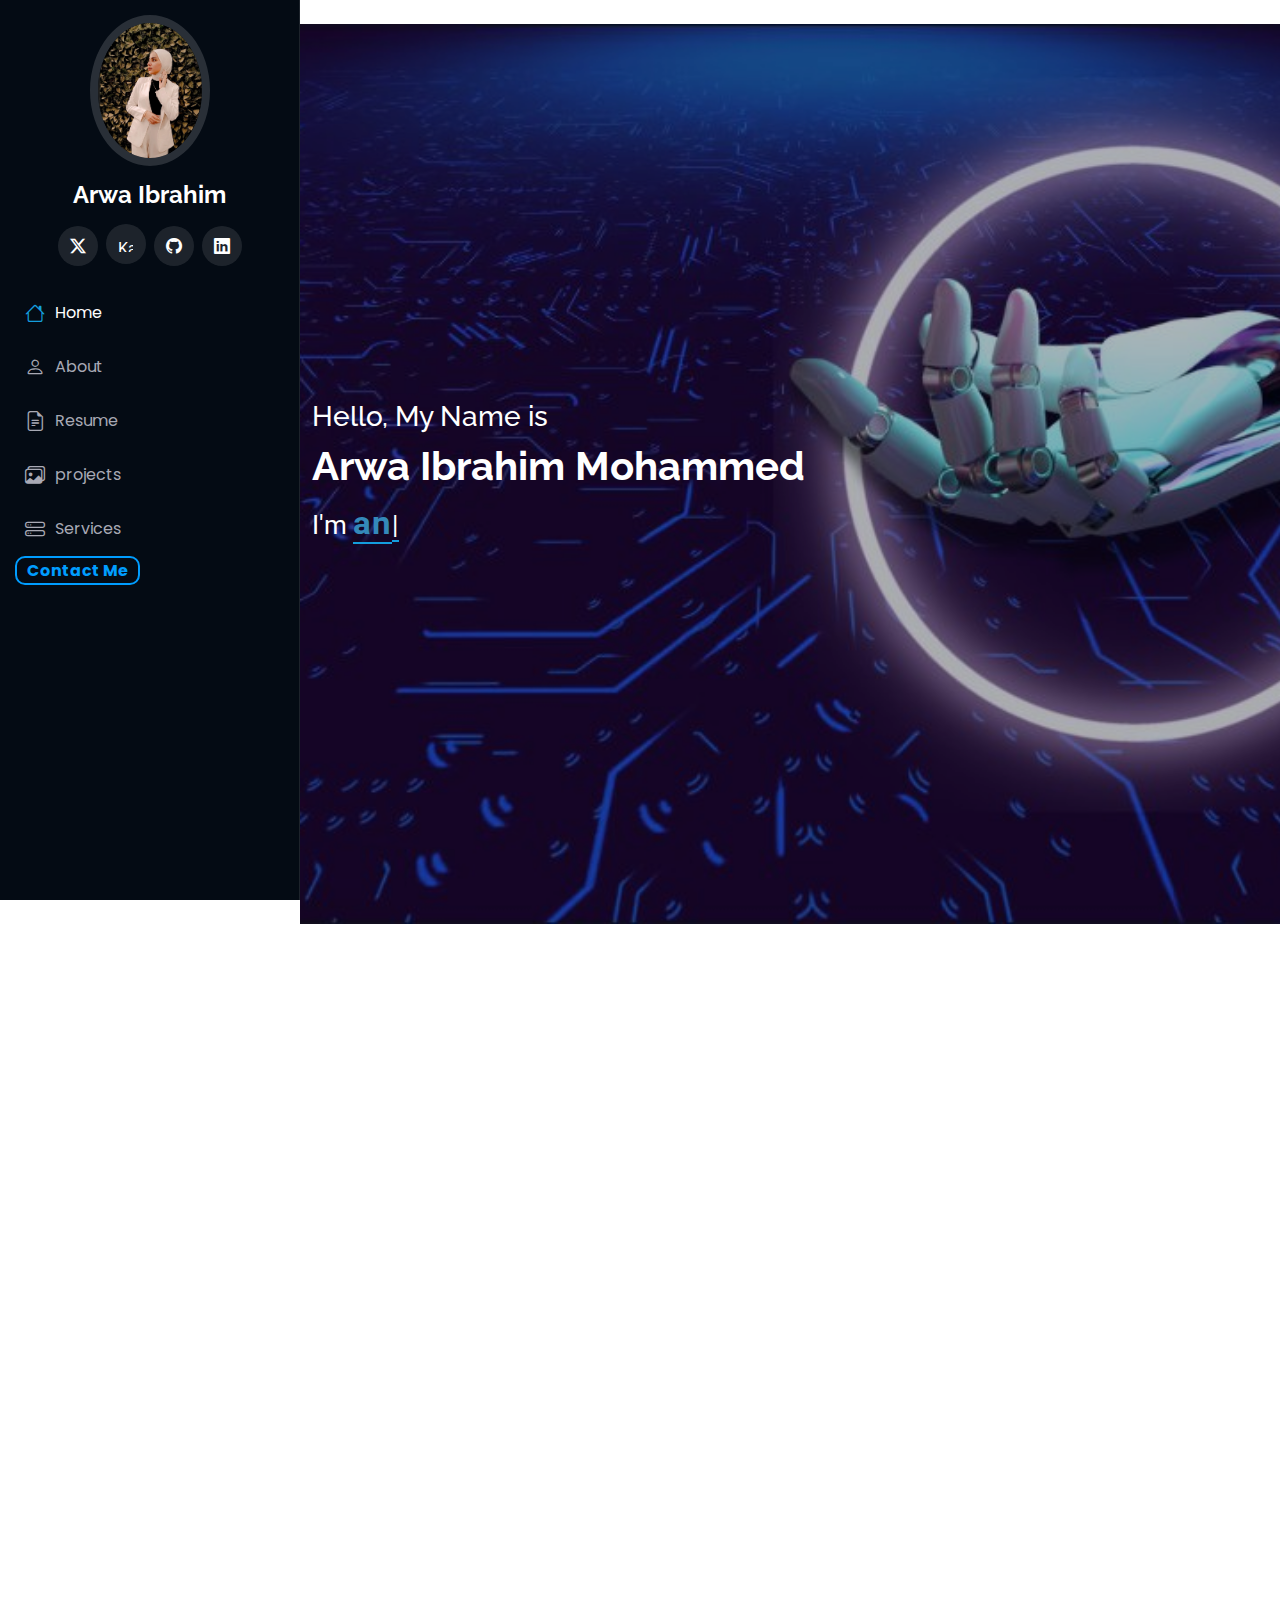
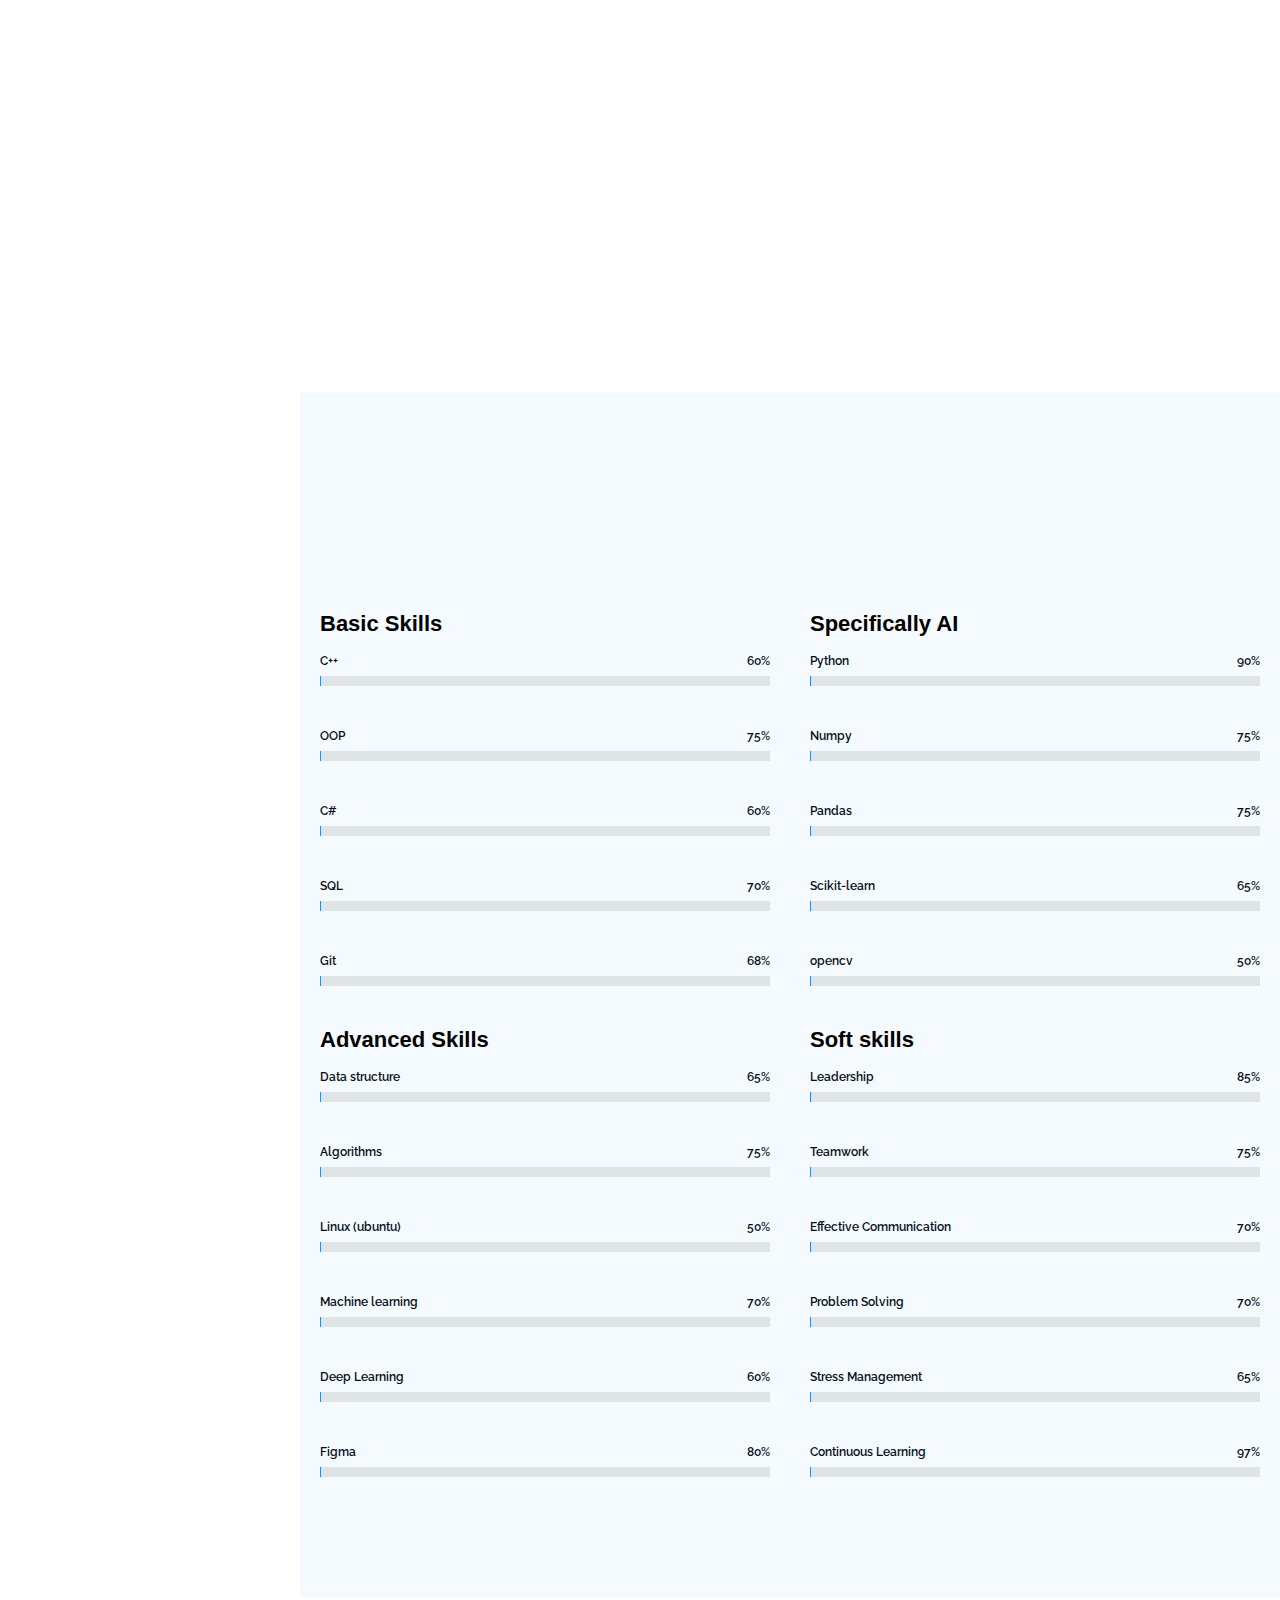
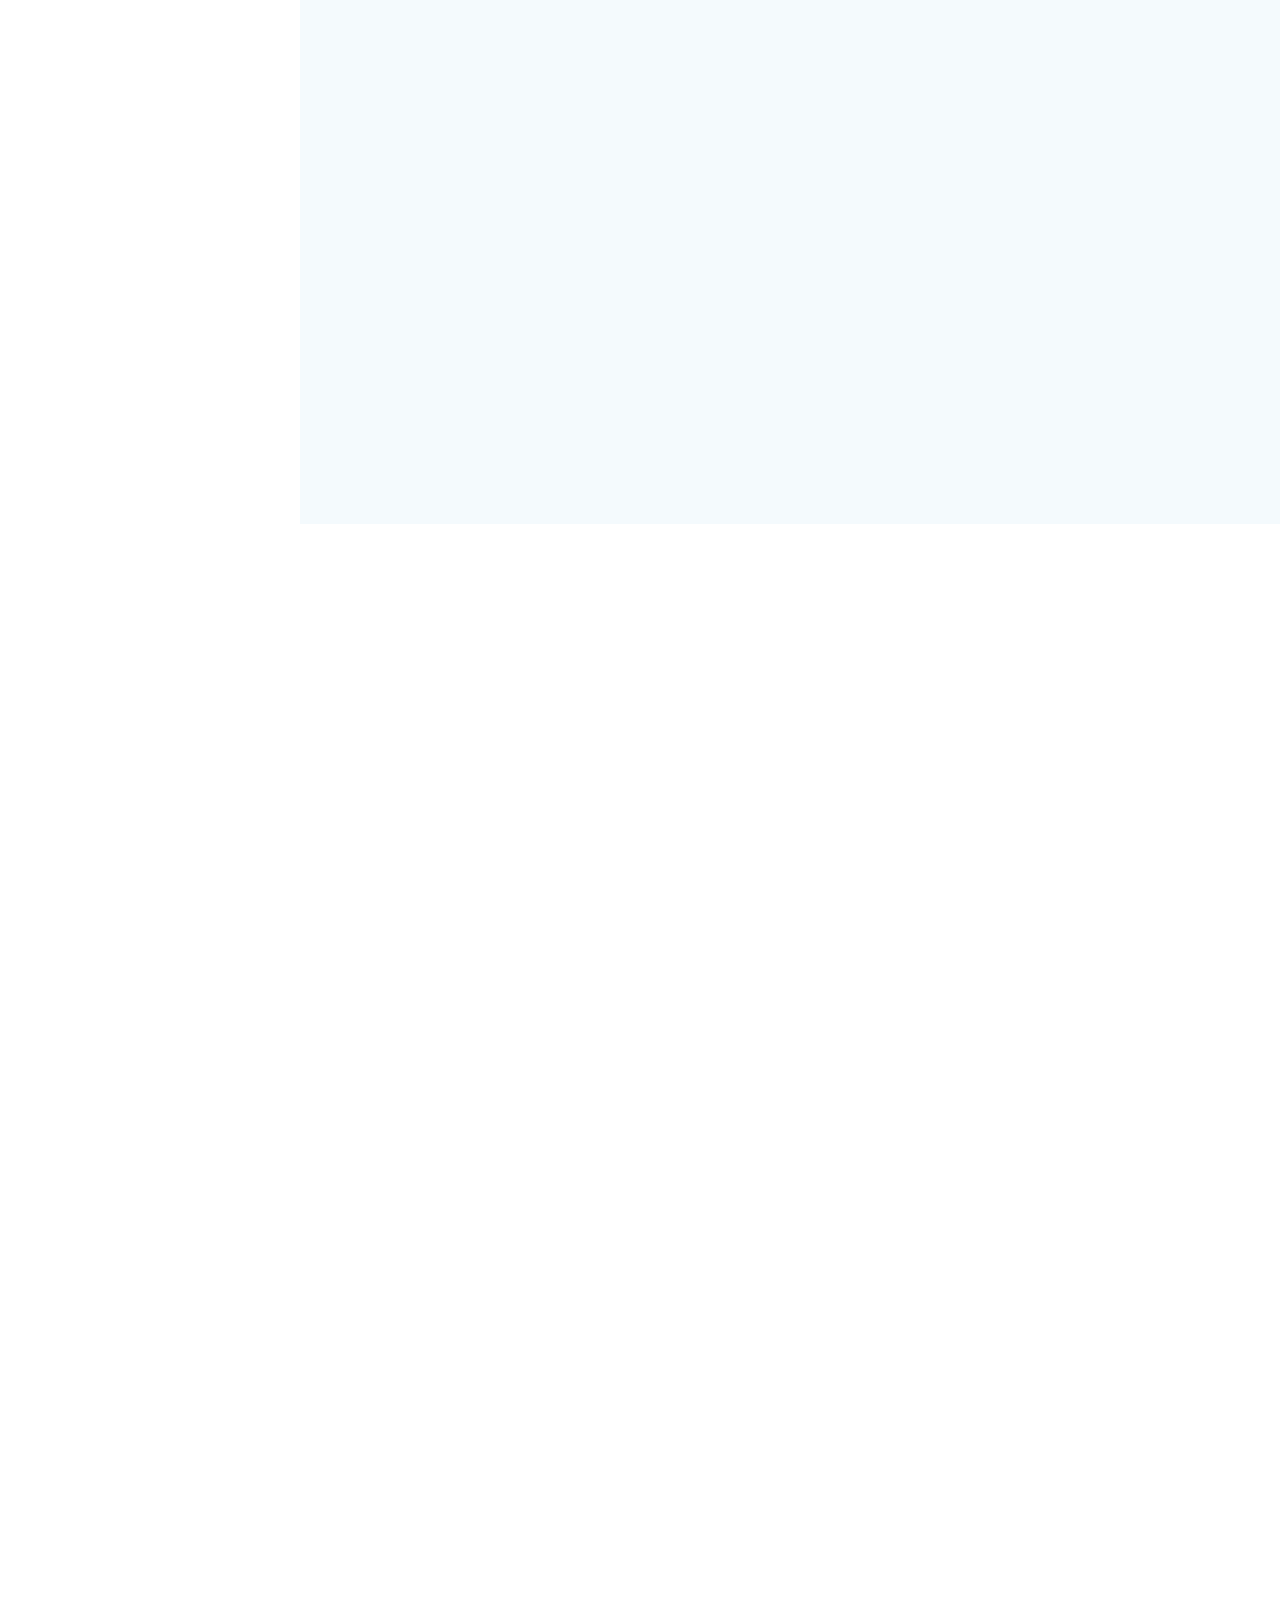
==== index.html @ 2bba5744 "First commit" ====
.
<!DOCTYPE html>
<html lang="en">

<head>
  <meta charset="utf-8">
  <meta content="width=device-width, initial-scale=1.0" name="viewport">
  <!--<title>Index - iPortfolio Bootstrap Template</title>-->
  <title>Arwa_Ibrahim|Person Website </title>

  <meta content="" name="description">
  <meta content="" name="keywords">

  <!-- Favicons -->
 <!-- <link href="assets/img/favicon.png" rel="icon">-->
  <!--<link href="assets/img/apple-touch-icon.png" rel="apple-touch-icon">-->
  <link rel="icon" href="assets/img/Logo2.png">

  <link href="assets/img/Logo2.png" rel="Logo1">

  <!-- Fonts -->
  <link href="https://fonts.googleapis.com" rel="preconnect">
  <link href="https://fonts.gstatic.com" rel="preconnect" crossorigin>
  <link href="https://fonts.googleapis.com/css2?family=Roboto:ital,wght@0,100;0,300;0,400;0,500;0,700;0,900;1,100;1,300;1,400;1,500;1,700;1,900&family=Poppins:ital,wght@0,100;0,200;0,300;0,400;0,500;0,600;0,700;0,800;0,900;1,100;1,200;1,300;1,400;1,500;1,600;1,700;1,800;1,900&family=Raleway:ital,wght@0,100;0,200;0,300;0,400;0,500;0,600;0,700;0,800;0,900;1,100;1,200;1,300;1,400;1,500;1,600;1,700;1,800;1,900&display=swap" rel="stylesheet">


  <!-- Vendor CSS Files -->
  <link href="assets/vendor/bootstrap/css/bootstrap.min.css" rel="stylesheet">
  <link href="assets/vendor/bootstrap-icons/bootstrap-icons.css" rel="stylesheet">
  <link href="assets/vendor/aos/aos.css" rel="stylesheet">
  <link href="assets/vendor/glightbox/css/glightbox.min.css" rel="stylesheet">
  <link href="assets/vendor/swiper/swiper-bundle.min.css" rel="stylesheet">

  <!-- Main CSS File -->
  <link href="assets/css/main.css" rel="stylesheet">

  <!-- =======================================================
  * Template Name: iPortfolio
  * Template URL: https://bootstrapmade.com/iportfolio-bootstrap-portfolio-websites-template/
  * Updated: Jun 29 2024 with Bootstrap v5.3.3
  * Author: BootstrapMade.com
  * License: https://bootstrapmade.com/license/
  ======================================================== -->
  <link rel="stylesheet" href="https://cdnjs.cloudflare.com/ajax/libs/font-awesome/6.0.0-beta3/css/all.min.css">



  
</head>


<!---------------------------------------------------------------------------------------------------------------------------------------------------->
<body class="index-page">

  <header id="header" class="header dark-background d-flex flex-column">
    <i class="header-toggle d-xl-none bi bi-list"></i>

    <div class="profile-img">
      <img src="assets/img/My-profile.jpeg" alt="" class="img-fluid rounded-circle">
    </div>

    <a href="index.html" class="logo d-flex align-items-center justify-content-center">
      <!-- Uncomment the line below if you also wish to use an image logo -->
      <!-- <img src="assets/img/logo.png" alt=""> -->
      <h1 class="sitename">Arwa Ibrahim </h1>
    </a>

    <div class="social-links text-center">
      <a href="https://x.com/arwa_ibrahim7" class="twitter" target="_blank" title="Visit my twitter profile"><i class="bi bi-twitter-x"></i></a>
      <!--<a href="#" class="facebook"><i class="bi bi-facebook"></i></a>    
      <a href="#" class="instagram"><i class="bi bi-instagram"></i></a>   
      <a href="#" class="google-plus"><i class="bi bi-skype"></i></a>       
      عايزه ابقي احط بتاع مواقع العمل الحر +منصه تويتر لما اظبطه -->
         
      
      <a href="https://www.kaggle.com/arwaibrahim203" class="kaggle" target="_blank" title="Visit my Kaggle profile">
        <img src="https://www.kaggle.com/favicon.ico" alt="Kaggle Logo" style="width: 15px; height: 15px;">
      </a>
      
     <!---- <a href="https://www.kaggle.com/arwaibrahim203" class="kaggle" target="_blank" title="Visit my Kaggle profile"><i class="fas fa-database"></i>--><!-- أو أي أيقونة تناسب Kaggle --></a> 
      <a href="https://github.com/arwasaad2003" class="github" target="_blank" title="Visit my GitHub profile"><i class="bi bi-github"></i></a>
      <a href="https://www.linkedin.com/in/arwa-ibrahim-72382722a" class="linkedin" target="_blank" title="Visit my LinkedIn profile"><i class="bi bi-linkedin"></i></a>

    </div>

    <nav id="navmenu" class="navmenu">
      <ul>
        <li><a href="#hero" class="active"><i class="bi bi-house navicon"></i>Home</a></li>
        <li><a href="#about"><i class="bi bi-person navicon"></i> About</a></li>
        <li><a href="#resume"><i class="bi bi-file-earmark-text navicon"></i> Resume</a></li>
        <li><a href="#portfolio"><i class="bi bi-images navicon"></i> projects</a></li>
        <li><a href="#services"><i class="bi bi-hdd-stack navicon"></i> Services</a></li>

        <!-----   ### الجزء ده هستخدمه لما ابدا اعمل مشاريع حقيقيه ومشاريع علي ارض الواقع وتخصص صح 
        <li><a href="#services"><i class="bi bi-hdd-stack navicon"></i> Services</a></li>
        <li class="dropdown"><a href="#"><i class="bi bi-menu-button navicon"></i> <span>Dropdown</span> <i class="bi bi-chevron-down toggle-dropdown"></i></a>
          <ul>
            <li><a href="#">Dropdown 1</a></li>
            <li class="dropdown"><a href="#"><span>Deep Dropdown</span> <i class="bi bi-chevron-down toggle-dropdown"></i></a>
              <ul>
                <li><a href="#">Deep Dropdown 1</a></li>
                <li><a href="#">Deep Dropdown 2</a></li>
                <li><a href="#">Deep Dropdown 3</a></li>
                <li><a href="#">Deep Dropdown 4</a></li>
                <li><a href="#">Deep Dropdown 5</a></li>
              </ul>
            </li>
            <li><a href="#">Dropdown 2</a></li>
            <li><a href="#">Dropdown 3</a></li>
            <li><a href="#">Dropdown 4</a></li>
          </ul>
        </li> -->

        <!----
        <li><a href="#contact"><i class="bi bi-envelope navicon"></i> Contact</a></li>
      -->

      <li>
        <a href="#contact" id="contactLink">
         <!---- <i class="bi bi-envelope navicon"></i> -->Contact Me
        </a>
      </li>
            
      </ul>
    </nav>




    <!--------------------------------------------------------------------------------------------------------------------------------->
  </header>

  <main class="main">

    <!-- Hero Section -->

       
  


     <section id="hero" class="hero section dark-background">
      <img src="assets/img/prop2.jpg"  style="width: 100%; height: 100%;" width="2184" height="391"  alt="" data-aos="fade-in" class="">  
       <div class="container" data-aos="fade-up" data-aos-delay="100">
         <h3>Hello, My Name is</h3>
         <h1>Arwa Ibrahim Mohammed </h1>
         <p>I'm <span class="typed" data-typed-items="an AI Developer,a UI Designer,a Freelancer">Designer</span><span class="typed-cursor typed-cursor--blink" aria-hidden="true"></span><span class="typed-cursor typed-cursor--blink" aria-hidden="true"></span></p>
       </div>
 
     </section>
    
    

     <!----
       <section id="hero" >

    <video autoplay loop muted playsinline class="hero-video">
      <source src="assets/video/my-video-profile.mp4" type="video/mp4">
      Your browser does not support the video tag.
    </video>  
    <div class="hero-text" data-aos="fade-up" data-aos-delay="100">
      <h3>Hello, My Name is</h3>
      <h2>Arwa Ibrahim Mohammed</h2>
      <p>I'm <span class="typed" data-typed-items=" Developer,Designer, Freelancer">Designer</span><span class="typed-cursor typed-cursor--blink" aria-hidden="true"></span><span class="typed-cursor typed-cursor--blink" aria-hidden="true"></span></p>
    </div>
  </section>   

         -->



    
    <!-- About Section -->

    <section id="about" class="about section">

      <!-- Section Title -->
      <div class="container section-title" data-aos="fade-up">
        <h2>About</h2>
      </div><!-- End Section Title -->
    
      <!-- About Content Section -->
      <div class="container" data-aos="fade-up" data-aos-delay="100">
        <div class="row gy-4">
          <div class="row justify-content-center">
            <div class="col-lg-7">
              <div class="about-content">
                <p>My journey began in the world of front-end development, but I soon realized it wasn’t where my true passion lay. I felt unfulfilled and began exploring other fields. That's when I discovered my love for Artificial Intelligence (AI) and Machine Learning (ML), a field that continues to captivate me. Along with AI, I also developed a deep interest in UI/UX Design, drawn by my love for creativity, color, and design. Now, I’m dedicated to learning and mastering these areas, combining technology and design to create impactful, user-centered solutions.</p>
              </div>
            </div>
          </div>
        </div>
      </div>
      
     
    




      <!----
    <section id="about" class="about section">-->
      <!-- Section Title --><!----
      <div class="container section-title" data-aos="fade-up">
        <h2>About</h2>
        <p>My journey began in the world of front-end development, but I soon realized it wasn’t where my true passion lay. I felt unfulfilled and began exploring other fields. That's when I discovered my love for Artificial Intelligence (AI) and Machine Learning (ML), a field that continues to captivate me. Along with AI, I also developed a deep interest in UI/UX Design, drawn by my love for creativity, color, and design. Now, I’m dedicated to learning and mastering these areas, combining technology and design to create impactful, user-centered solutions.</p>
      </div>--><!-- End Section Title -->




      <div class="container" data-aos="fade-up" data-aos-delay="100">

        <div class="row gy-4 justify-content-center"> 
          <!---
          <div class="col-lg-4">
            <img src="assets/img/my-profile-img.jpg" class="img-fluid" alt="">
          </div>
            -->

            <!----
          <div class="col-lg-8 content">
            <h2>UI/UX Designer &amp; Web Developer.</h2>
            <p class="fst-italic py-3">
              Lorem ipsum dolor sit amet, consectetur adipiscing elit, sed do eiusmod tempor incididunt ut labore et dolore
              magna aliqua.
            </p>
            <div class="row">
              <div class="col-lg-6">
                <ul>
                  <li><i class="bi bi-chevron-right"></i> <strong>Birthday:</strong> <span>1 May 1995</span></li>
                  <li><i class="bi bi-chevron-right"></i> <strong>Website:</strong> <span>www.example.com</span></li>
                  <li><i class="bi bi-chevron-right"></i> <strong>Phone:</strong> <span>+123 456 7890</span></li>
                  <li><i class="bi bi-chevron-right"></i> <strong>City:</strong> <span>New York, USA</span></li>
                </ul>
              </div>
              <div class="col-lg-6">
                <ul>
                  <li><i class="bi bi-chevron-right"></i> <strong>Age:</strong> <span>30</span></li>
                  <li><i class="bi bi-chevron-right"></i> <strong>Degree:</strong> <span>Master</span></li>
                  <li><i class="bi bi-chevron-right"></i> <strong>Email:</strong> <span>email@example.com</span></li>
                  <li><i class="bi bi-chevron-right"></i> <strong>Freelance:</strong> <span>Available</span></li>
                </ul>
              </div>
            </div>
            <p class="py-3">
              Officiis eligendi itaque labore et dolorum mollitia officiis optio vero. Quisquam sunt adipisci omnis et ut. Nulla accusantium dolor incidunt officia tempore. Et eius omnis.
              Cupiditate ut dicta maxime officiis quidem quia. Sed et consectetur qui quia repellendus itaque neque.
            </p>
          </div>-->
        </div>

      </div>  

    </section><!-- /About Section -->

    <!-- Stats Section -->
    <section id="stats" class="stats section">

      <div class="container" data-aos="fade-up" data-aos-delay="100">

        <div class="row gy-4">

          <div class="col-lg-3 col-md-6">
            <div class="stats-item">
              <i class="bi bi-award"></i>
              <span data-purecounter-start="0" data-purecounter-end="20" data-purecounter-duration="1" class="purecounter"></span> 
              <p><strong>Courses & Certifications</strong> <span> completed courses on AI, ML, Python,UI and development.</span></p>
            </div>
          </div><!-- End Stats Item -->


          <div class="col-lg-3 col-md-6">
            <div class="stats-item">
              <i class="bi bi-journal-richtext"></i>
              <span data-purecounter-start="0" data-purecounter-end=" 15" data-purecounter-duration="1" class="purecounter"></span>
              <p><strong>Personal Projects</strong> <span>Working on personal projects to enhance skills and gain experience</span></p>
            </div>
          </div><!-- End Stats Item -->
          


         <!--- 
          <div class="col-lg-3 col-md-6">
            <div class="stats-item">
              <i class="bi bi-headset"></i>
              <span data-purecounter-start="0" data-purecounter-end="1453" data-purecounter-duration="1" class="purecounter"></span>
              <p><strong>Hours Of Support</strong> <span>aut commodi quaerat</span></p>
            </div>
          </div>--><!-- End Stats Item -->

          <div class="col-lg-3 col-md-6">
            <div class="stats-item">
              <i class="bi bi-people"></i>
              <span data-purecounter-start="0" data-purecounter-end="10" data-purecounter-duration="1" class="purecounter"></span>
              <p><strong>Collaboration & Teamwork</strong> <span>University & Hackathon Projects fostering teamwork and problem-solving across various fields.</span></p>
            </div>
          </div><!-- End Stats Item -->

        </div>

      </div>

    </section><!-- /Stats Section -->

    <!-- Skills Section -->
    <section id="skills" class="skills section light-background">
      <div class="container section-title" data-aos="fade-up">
        <h2>Skills</h2>
      </div><!-- End Section Title -->

        <!-- Section Title -->
       <div class="container">
        
        <div class="row skills-content skills-animation">
          <!-- العمود الأول -->
          <div class="col-lg-6 skills-left">
            <!-- Basic Skills -->
            <div class="skills-content">

              <h3 style="font-weight: bold;">Basic Skills</h3>
              
              <div class="progress">
                <span class="skill"><span>C++</span> <i class="val">60%</i></span>
                <div class="progress-bar-wrap">
                  <div class="progress-bar" role="progressbar" aria-valuenow="60" aria-valuemin="0" aria-valuemax="100"></div>
                </div>
              </div>
              <div class="progress">
                <span class="skill"><span>OOP</span> <i class="val">75%</i></span>
                <div class="progress-bar-wrap">
                  <div class="progress-bar" role="progressbar" aria-valuenow="75" aria-valuemin="0" aria-valuemax="100"></div>
                </div>
              </div>

              <div class="progress">
                <span class="skill"><span>C#</span> <i class="val">60%</i></span>
                <div class="progress-bar-wrap">
                  <div class="progress-bar" role="progressbar" aria-valuenow="60" aria-valuemin="0" aria-valuemax="100"></div>
                </div>
              </div>
              <div class="progress">
                <span class="skill"><span>SQL</span> <i class="val">70%</i></span>
                <div class="progress-bar-wrap">
                  <div class="progress-bar" role="progressbar" aria-valuenow="70" aria-valuemin="0" aria-valuemax="100"></div>
                </div>
              </div>
              <div class="progress">
                <span class="skill"><span>Git</span> <i class="val">68%</i></span>
                <div class="progress-bar-wrap">
                  <div class="progress-bar" role="progressbar" aria-valuenow="68" aria-valuemin="0" aria-valuemax="100"></div>
                </div>
              </div>

            </div>
    
            <!-- Advanced Skills -->
            <div class="skills-content">


              <h3 style="font-weight: bold;">Advanced Skills</h3>
              <div class="progress">
                <span class="skill"><span>Data structure</span> <i class="val">65%</i></span>
                <div class="progress-bar-wrap">
                  <div class="progress-bar" role="progressbar" aria-valuenow="65" aria-valuemin="0" aria-valuemax="100"></div>
                </div>
              </div>
              <div class="progress">
                <span class="skill"><span>Algorithms</span> <i class="val">75%</i></span>
                <div class="progress-bar-wrap">
                  <div class="progress-bar" role="progressbar" aria-valuenow="75" aria-valuemin="0" aria-valuemax="100"></div>
                </div>
              </div>
              <div class="progress">
                <span class="skill"><span>Linux (ubuntu)</span> <i class="val">50%</i></span>
                <div class="progress-bar-wrap">
                  <div class="progress-bar" role="progressbar" aria-valuenow="60" aria-valuemin="0" aria-valuemax="100"></div>
                </div>
              </div><div class="progress">
                <span class="skill"><span>Machine learning</span> <i class="val">70%</i></span>
                <div class="progress-bar-wrap">
                  <div class="progress-bar" role="progressbar" aria-valuenow="70" aria-valuemin="0" aria-valuemax="100"></div>
                </div>
              </div>
              <div class="progress">
                <span class="skill"><span>Deep Learning</span> <i class="val">60%</i></span>
                <div class="progress-bar-wrap">
                  <div class="progress-bar" role="progressbar" aria-valuenow="60" aria-valuemin="0" aria-valuemax="100"></div>
                </div>
              </div>
            </div>
            <div class="progress">
              <span class="skill"><span>Figma</span> <i class="val">80%</i></span>
              <div class="progress-bar-wrap">
                <div class="progress-bar" role="progressbar" aria-valuenow="80" aria-valuemin="0" aria-valuemax="100"></div>
              </div>
            </div>

            </div>
          
    
          <!-- العمود الثاني -->

          <div class="col-lg-6 skills-right">
            <!-- Specifically AI -->
            <div class="skills-content">
              <h3 style="font-weight: bold;">Specifically AI</h3>
              <div class="progress">
                <span class="skill"><span>Python</span> <i class="val">90%</i></span>
                <div class="progress-bar-wrap">
                  <div class="progress-bar" role="progressbar" aria-valuenow="90" aria-valuemin="0" aria-valuemax="100"></div>
                </div>
              </div>

              <div class="progress">
                <span class="skill"><span>Numpy</span> <i class="val">75%</i></span>
                <div class="progress-bar-wrap">
                  <div class="progress-bar" role="progressbar" aria-valuenow="75" aria-valuemin="0" aria-valuemax="100"></div>
                </div>
              </div>
              <div class="progress">
                <span class="skill"><span>Pandas</span> <i class="val">75%</i></span>
                <div class="progress-bar-wrap">
                  <div class="progress-bar" role="progressbar" aria-valuenow="75" aria-valuemin="0" aria-valuemax="100"></div>
                </div>
              </div>

              <div class="progress">
                <span class="skill"><span>Scikit-learn</span> <i class="val">65%</i></span>
                <div class="progress-bar-wrap">
                  <div class="progress-bar" role="progressbar" aria-valuenow="65" aria-valuemin="0" aria-valuemax="100"></div>
                </div>
              </div>

              <div class="progress">
                <span class="skill"><span>opencv</span> <i class="val">50%</i></span>
                <div class="progress-bar-wrap">
                  <div class="progress-bar" role="progressbar" aria-valuenow="50" aria-valuemin="0" aria-valuemax="100"></div>
                </div>
              </div>
                  <!--soft skills-->
              <div class="skills-content">
                <h3 style="font-weight: bold;">Soft skills</h3>
                <div class="progress">
                  <span class="skill"><span>Leadership</span> <i class="val">85%</i></span>
                  <div class="progress-bar-wrap">
                    <div class="progress-bar" role="progressbar" aria-valuenow="85" aria-valuemin="0" aria-valuemax="100"></div>
                  </div>
                </div>
                <div class="progress">
                  <span class="skill"><span>Teamwork</span> <i class="val">75%</i></span>
                  <div class="progress-bar-wrap">
                    <div class="progress-bar" role="progressbar" aria-valuenow="75" aria-valuemin="0" aria-valuemax="100"></div>
                  </div>
                </div>
                <div class="progress">
                  <span class="skill"><span>Effective Communication</span> <i class="val">70%</i></span>
                  <div class="progress-bar-wrap">
                    <div class="progress-bar" role="progressbar" aria-valuenow="70" aria-valuemin="0" aria-valuemax="100"></div>
                  </div>
                </div>
                <div class="progress">
                  <span class="skill"><span>Problem Solving</span> <i class="val">70%</i></span>
                  <div class="progress-bar-wrap">
                    <div class="progress-bar" role="progressbar" aria-valuenow="70" aria-valuemin="0" aria-valuemax="100"></div>
                  </div>
                </div>
                <div class="progress">
                  <span class="skill"><span>Stress Management</span> <i class="val">65%</i></span>
                  <div class="progress-bar-wrap">
                    <div class="progress-bar" role="progressbar" aria-valuenow="65" aria-valuemin="0" aria-valuemax="100"></div>
                  </div>
                </div>
                <div class="progress">
                  <span class="skill"><span>Continuous Learning</span> <i class="val">97%</i></span>
                  <div class="progress-bar-wrap">
                    <div class="progress-bar" role="progressbar" aria-valuenow="97" aria-valuemin="0" aria-valuemax="100"></div>
                  </div>
                </div>
  
              </div>
  
            </div>
            
          
          </div>
           
      </div>

    </section><!-- /Skills Section -->









    <!-- Resume Section -->
    <section id="resume" class="resume section">

      <!-- Section Title -->
      <div class="container section-title" data-aos="fade-up">
        <h2>Resume</h2>
        
        <p><a href="file:///E:/%D8%A8%D8%B1%D9%88%D9%81%D8%A7%D9%8A%D9%84/arwa_portfilio/iPortfolio/assets/arwa%20ibrahim.CV.pdf" target="_blank" class="cv-link">View my CV</a> </p>
      </div><!-- End Section Title -->

      <div class="container">

        <div class="row">

          <div class="col-lg-6" data-aos="fade-up" data-aos-delay="100">
            <h3 class="resume-title">Sumary</h3>

            <div class="resume-item pb-0">
              <h4></h4>
              <p><em>Final-year Computer Science student with a strong passion for Artificial Intelligence, Machine Learning, and UI/UX Design. Enthusiastic about developing AI-driven solutions that enhance user experiences and create meaningful interactions.</em></p>
              <!---
              <ul>
                <li>Portland par 127,Orlando, FL</li>
                <li>(123) 456-7891</li>
                <li>alice.barkley@example.com</li>
              </ul>-->
            </div><!-- Edn Resume Item -->

            <h3 class="resume-title">Education</h3>
            <div class="resume-item">
              <h4>EL-Shrouok Academy </h4>
              <ul>
                <li> Major: Computer Science .<h5>2022 - 2025</h5></li>
              </ul>

            </div><!-- Edn Resume Item -->
            <h3 class="resume-title">Certificates</h3>
            <div class="resume-item">
              <h4>iTi-information technology institute </h4>
              <ul>
                <li> Artificial Intelligence 72hrs .<h5> 2024</h5></li>
              </ul>
              
            </div><!-- Edn Resume Item -->
            <div class="resume-item">
              <h4>IBM</h4>
              <ul>
                <li> Machine Learning with Python .<h5> 2024</h5></li>
              </ul>
            </div>
            <div class="resume-item">
              <h4>almentor</h4>
              <ul>
                <li> UI Design .<h5> 2024</h5></li>
              </ul>
            </div>
            <div class="resume-item">
              <h4>simplilearn</h4>
              <ul>
                <li> Date science with python.<h5> 2023</h5></li>
              </ul>
            </div>
            <div class="resume-item">
              <h4>Kaggle</h4>
              <ul>
                <li> Computer vision &amp; deep learning.<h5> 2024</h5></li>
              </ul>
            </div>
          </div>

          <div class="col-lg-6" data-aos="fade-up" data-aos-delay="200">
            <h3 class="resume-title">Competitions &amp; Hackathons</h3>
            <div class="resume-item">
              <h4>GEM-hackathon</h4>
              <h5>2024</h5>
              <ul>
                <li>Led a team in the GEM-Hackathon organized by the Grand Egyptian Museum.</li>
                <li>Worked on identifying a technological solution to a specific problem, incorporating AI into the solution. </li>
                <li>Coordinated the efforts of team members, ensuring the effective application of AI to create an innovative solution.</li>
              </ul>
            </div><!-- Edn Resume Item -->

            <div class="resume-item">
              <h4>NASA Space Apps </h4>
              <h5>2023</h5>
              <ul>
                <li>I participated in the NASA Space Apps Challenge as part of a multidisciplinary team..</li>
                <li>The challenges were large and were completed within a 24-hour period.</li>
                <li>We chose one of the problems from the available challenges and worked on creating a programming solution for it.</li>
              </ul>
            </div><!-- Edn Resume Item -->


            <div class="resume-item">
              <h4>ACM -(ECPC)</h4>
              <h5>2022</h5>
             <!-- <p><em>Stepping Stone Advertising, New York, NY</em></p>-->
              <ul>
                <li>Collaborated on solving programming challenges during the contest.</li>
                <li>Studied and prepared by learning new problem-solving techniques and strategies.</li>
                <li>Focused on improving our programming skills and algorithms to excel in the competition.</li>
              </ul>
            </div><!-- Edn Resume Item -->


          </div>

        </div>

      </div>

    </section><!-- /Resume Section -->

    <!-- Portfolio Section -->
    <section id="portfolio" class="portfolio section light-background">

      <!-- Section Title -->
      <div class="container section-title" data-aos="fade-up">
        <h2>Projects</h2>
        <p></p>
      </div><!-- End Section Title -->

      <div class="container">

        <div class="isotope-layout" data-default-filter="*" data-layout="masonry" data-sort="original-order">

          <ul class="portfolio-filters isotope-filters" data-aos="fade-up" data-aos-delay="100">
            <li data-filter="*" class="filter-active">All</li>
            <li data-filter=".filter-app">Machine Learning</li>
            <li data-filter=".filter-product">Deep Learning</li>
            <li data-filter=".filter-branding">Computer vision</li>
            <li data-filter=".filter-books">UI</li>
          </ul><!-- End Portfolio Filters -->

          <div class="row gy-4 isotope-container" data-aos="fade-up" data-aos-delay="200">
            <div class="col-lg-4 col-md-6 portfolio-item isotope-item filter-app">
              <div class="portfolio-content h-100">
                <img src="assets/img/portfolio/breast cancer.jpg" class="img-fluid" alt="">
                <div class="portfolio-info">
                  <h4>ML_1</h4>
                  <p>Breast Cancer Classification with Machine Learning</p>
                  <a href="assets/img/portfolio/breast cancer.jpg" title="ML_1 This project classifies breast cancer tumors as benign or malignant using machine learning. It involves data preprocessing,
                   training models like SVM and Random Forest, 
                   and evaluating performance with accuracy and F1-score.
                    The goal is to aid early detection and diagnosis.
                    **Technologies Used:**

                    Scikit-learn: For machine learning algorithms and model training.
                    Pandas & NumPy: For data preprocessing and analysis.
                    Matplotlib & Seaborn: For data visualization. " data-gallery="portfolio-gallery-app" class="glightbox preview-link"><i class="bi bi-zoom-in"></i></a>
              <!--    <a href="portfolio-details.html" title="More Details" class="details-link" data-id="ML_1">-->
                    <i class="bi bi-link-45deg"></i>
                  </a>
                 </div>
              </div>
            </div><!-- End Portfolio Item -->

            <div class="col-lg-4 col-md-6 portfolio-item isotope-item filter-product">
              <div class="portfolio-content h-100">
                <img src="assets/img/portfolio/face_mask.webp" class="img-fluid" alt="">
                <div class="portfolio-info">
                  <h4>DL_1</h4>
                  <p>Face Mask Detection Dataset with deep learning using CNN</p>
                 <a href="assets/img/portfolio/face_mask.webp" title="DL_1  This project aims to detect whether a person is wearing a face mask using deep learning with Convolutional Neural Networks (CNN). It involves training a model on a dataset of masked and unmasked faces to enable real-time detection.

                 **Key Steps:**                    
                 Data preprocessing and augmentation.
                 Training a CNN model for classification.
                 Evaluating performance using accuracy and loss metrics.
                 Deploying the model for real-time detection...

                      ** Output:**
                  A trained model that can classify images as Mask or No Mask with high accuracy. " data-gallery="portfolio-gallery-product" class="glightbox preview-link"><i class="bi bi-zoom-in"></i></a>
                        
                <!-- <a href="portfolio-details.html" title="More Details" class="details-link"><i class="bi bi-link-45deg"></i></a>-->
                </div>
              </div>
            </div><!-- End Portfolio Item -->


            <div class="col-lg-4 col-md-6 portfolio-item isotope-item filter-branding">
              <div class="portfolio-content h-100">
                <img src="assets/img/portfolio/pose.jpg" class="img-fluid" alt="">
                <div class="portfolio-info">
                  <h4>CV_1</h4>
                  <p>pose estimation using mediapipe CV</p>
                  <a href="assets/img/portfolio/pose.jpg" title="**Pose Estimation using Mediapipe and OpenCV**  

                      This project focuses on real-time pose estimation using **Mediapipe** by Google, integrated with **OpenCV** for image and video processing. It leverages deep learning models to detect key body landmarks (such as joints) and track movement efficiently. This can be applied in various domains like fitness tracking, gesture control, and motion analysis.  

                      **Technologies Used:**  
                      - **Mediapipe**: For detecting body landmarks, including the skeleton, hands, and face.  
                      - **OpenCV**: For image and video processing.  
                      - **Python**: For scripting and analyzing results.  

                      **Output:**  
                      - Live video feed with an overlaid skeletal structure or key body points.  
                      - Extracted data for further AI applications." data-gallery="portfolio-gallery-branding" class="glightbox preview-link"><i class="bi bi-zoom-in"></i></a>
                <!---  <a href="portfolio-details.html" title="More Details" class="details-link"><i class="bi bi-link-45deg"></i></a>-->
                </div>
              </div>
            </div><!-- End Portfolio Item -->

            <div class="col-lg-4 col-md-6 portfolio-item isotope-item filter-books">
              <div class="portfolio-content h-100">
                <img src="assets/img/portfolio/ui shop.jpg" class="img-fluid" alt="">
                <div class="portfolio-info">
                  <h4>UI_1</h4>
                  <p>UI shopAPP </p>
                  <a href="assets/img/portfolio/ui shop.jpg" title="UI_1  UI Design for Clothing Shop App

                 This project focuses on designing a modern and user-friendly UI for a clothing shopping app. The design includes key screens such as:

                  Home Page – Showcasing featured products and categories.
                  Product Details – Displaying images, price, and size options.
                  Cart & Checkout – A seamless shopping experience.
                  User Profile – Order history and saved items.

                  The UI follows a clean, minimalistic style with an intuitive user experience, making online shopping smooth and engaging.
                  Designed using Figma for high-quality visuals and easy prototyping." data-gallery="portfolio-gallery-book" class="glightbox preview-link"><i class="bi bi-zoom-in"></i></a>
                <!---  <a href="portfolio-details.html" title="More Details" class="details-link"><i class="bi bi-link-45deg"></i></a>-->
                </div>
              </div>
            </div><!-- End Portfolio Item -->

            <div class="col-lg-4 col-md-6 portfolio-item isotope-item filter-app">
              <div class="portfolio-content h-100">
                <img src="assets/img/portfolio/car price.jpg" class="img-fluid" alt="">
                <div class="portfolio-info">
                  <h4>ML_2</h4>
                  <p>car price Using Machine Learning</p>
                  <a href="assets/img/portfolio/car price.jpg" title="ML_2  This project aims to predict car prices based on various features such as brand, model, year, mileage, and fuel type using machine learning models.

                _**Key Steps:**_

                Data collection and preprocessing.
                Exploratory data analysis (EDA) to understand key factors affecting price.
                Training models like Linear Regression, Decision Trees, and Random Forest.
                Evaluating performance using metrics like RMSE and R² score.

                _**Output:**_
                A trained model capable of accurately predicting car prices based on input features." data-gallery="portfolio-gallery-app" class="glightbox preview-link"><i class="bi bi-zoom-in"></i></a>
             <!---     <a href="portfolio-details.html" title="More Details" class="details-link"><i class="bi bi-link-45deg"></i></a>-->
                </div>
              </div>
            </div><!-- End Portfolio Item -->
<!---
            <div class="col-lg-4 col-md-6 portfolio-item isotope-item filter-product">
              <div class="portfolio-content h-100">
                <img src="assets/img/portfolio/product-2.jpg" class="img-fluid" alt="">
                <div class="portfolio-info">
                  <h4>Product 2</h4>
                  <p>Lorem ipsum, dolor sit amet consectetur</p>
                  <a href="assets/img/portfolio/product-2.jpg" title="Product 2" data-gallery="portfolio-gallery-product" class="glightbox preview-link"><i class="bi bi-zoom-in"></i></a>
                  <a href="portfolio-details.html" title="More Details" class="details-link"><i class="bi bi-link-45deg"></i></a>
                </div>
              </div>
            </div>  --><!-- End Portfolio Item -->

            <div class="col-lg-4 col-md-6 portfolio-item isotope-item filter-branding">
              <div class="portfolio-content h-100">
                <img src="assets/img/portfolio/hand1.jpg" class="img-fluid" alt="">
                <div class="portfolio-info">
                  <h4>CV_2</h4>
                  <p>Hand landmarks using mediapipe</p>
                  <a href="assets/img/portfolio/hand1.jpg" title="CV_2 This project detects and tracks hand landmarks in real time using Mediapipe. It identifies 21 key points on the hand, enabling applications like gesture recognition and virtual interactions.

                  _**Key Steps:**_

                 Capture video input and process frames.
                  Use Mediapipe Hands to detect hand landmarks.
                  Draw landmarks and connections on the detected hand.
                 Extract coordinates for further analysis or gesture-based controls.

                 _**Output:**_
                 A real-time system displaying hand landmarks with precise tracking. " data-gallery="portfolio-gallery-branding" class="glightbox preview-link"><i class="bi bi-zoom-in"></i></a>
          <!---        <a href="portfolio-details.html" title="More Details" class="details-link"><i class="bi bi-link-45deg"></i></a>-->
                </div>
              </div>
            </div><!-- End Portfolio Item -->

            <div class="col-lg-4 col-md-6 portfolio-item isotope-item filter-books">
              <div class="portfolio-content h-100">
                <img src="assets/img/portfolio/web1.jpg" class="img-fluid" alt="">
                <div class="portfolio-info">
                  <h4>UI_2</h4>
                  <p>Web site Burger</p>
                  <a href="assets/img/portfolio/web1.jpg" title="UI_2  Burger Website

                 This project is a modern and responsive website for a burger restaurant, designed to showcase the menu, offers, and online ordering options.

                  _**Key Features:**_

                  Home Page – Attractive visuals with featured burgers.
                 Menu Page – Detailed list of burgers with prices and ingredients.
                 Order System – Simple and fast online ordering.
                 Contact & Location – Store details and Google Maps integration.

                 The website is built using HTML, CSS, JavaScript, and optionally React for a dynamic user experience. " data-gallery="portfolio-gallery-book" class="glightbox preview-link"><i class="bi bi-zoom-in"></i></a>
            <!--      <a href="portfolio-details.html" title="More Details" class="details-link"><i class="bi bi-link-45deg"></i></a>-->
                </div>
              </div>
            </div><!-- End Portfolio Item -->

            <div class="col-lg-4 col-md-6 portfolio-item isotope-item filter-app">
              <div class="portfolio-content h-100">
                <img src="assets/img/portfolio/bike sharing.jpg" class="img-fluid" alt="">
                <div class="portfolio-info">
                  <h4>ML_3</h4>
                  <p>Bike sharing demand prediction </p>
                  <a href="assets/img/portfolio/bike sharing.jpg" title="ML_3  
                  This project aims to predict bike rental demand based on factors like weather conditions, time, and user behavior using machine learning models.

                  _**Key Steps:**_

                  Data preprocessing and feature engineering.
                 Exploratory data analysis (EDA) to identify trends.
                 Training models like Linear Regression, Random Forest, and XGBoost.
                 Evaluating performance using RMSE and R² score.

                 _**Output:**_
                  A trained model that accurately forecasts bike rental demand to optimize resource allocation. " data-gallery="portfolio-gallery-app" class="glightbox preview-link"><i class="bi bi-zoom-in"></i></a>
                <!---  <a href="portfolio-details.html" title="More Details" class="details-link"><i class="bi bi-link-45deg"></i></a>-->
                </div>
              </div>
            </div><!-- End Portfolio Item -->
<!----
            <div class="col-lg-4 col-md-6 portfolio-item isotope-item filter-product">
              <div class="portfolio-content h-100">
                <img src="assets/img/portfolio/product-3.jpg" class="img-fluid" alt="">
                <div class="portfolio-info">
                  <h4>Product 3</h4>
                  <p>Lorem ipsum, dolor sit amet consectetur</p>
                  <a href="assets/img/portfolio/product-3.jpg" title="Product 3" data-gallery="portfolio-gallery-product" class="glightbox preview-link"><i class="bi bi-zoom-in"></i></a>
                  <a href="portfolio-details.html" title="More Details" class="details-link"><i class="bi bi-link-45deg"></i></a>
                </div>
              </div>
            </div>        --><!-- End Portfolio Item -->
<!----
            <div class="col-lg-4 col-md-6 portfolio-item isotope-item filter-branding">
              <div class="portfolio-content h-100">
                <img src="assets/img/portfolio/branding-3.jpg" class="img-fluid" alt="">
                <div class="portfolio-info">
                  <h4>Branding 3</h4>
                  <p>Lorem ipsum, dolor sit amet consectetur</p>
                  <a href="assets/img/portfolio/branding-3.jpg" title="Branding 2" data-gallery="portfolio-gallery-branding" class="glightbox preview-link"><i class="bi bi-zoom-in"></i></a>
                  <a href="portfolio-details.html" title="More Details" class="details-link"><i class="bi bi-link-45deg"></i></a>
                </div>
              </div>
            </div>--><!-- End Portfolio Item -->
<!----
            <div class="col-lg-4 col-md-6 portfolio-item isotope-item filter-books">
              <div class="portfolio-content h-100">
                <img src="assets/img/portfolio/books-3.jpg" class="img-fluid" alt="">
                <div class="portfolio-info">
                  <h4>Books 3</h4>
                  <p>Lorem ipsum, dolor sit amet consectetur</p>
                  <a href="assets/img/portfolio/books-3.jpg" title="Branding 3" data-gallery="portfolio-gallery-book" class="glightbox preview-link"><i class="bi bi-zoom-in"></i></a>
                  <a href="portfolio-details.html" title="More Details" class="details-link"><i class="bi bi-link-45deg"></i></a>
                </div>
              </div>
            </div>--><!-- End Portfolio Item -->

          </div><!-- End Portfolio Container -->

        </div>

      </div>

    </section><!-- /Portfolio Section -->

    <!-- Services Section -->
    <section id="services" class="services section">

      <!-- Section Title -->
      <div class="container section-title" data-aos="fade-up">
        <h2>Services</h2>
        <p></p>
      </div><!-- End Section Title -->

      <div class="container">

        <div class="row gy-4">

          <div class="col-lg-4 col-md-6 service-item d-flex" data-aos="fade-up" data-aos-delay="100">
            <div class="icon flex-shrink-0"><i class="bi bi-robot"></i></div>

            <div>
              <h4 class="title"><a  class="stretched-link">ML & DL Model Development</a></h4>
              <p class="description">Designing and implementing machine learning and deep learning models to address complex challenges, utilizing cutting-edge algorithms and frameworks to deliver intelligent, business-driven solutions.</p>
            </div>
          </div>
          <!-- End Service Item 1 -->

          <div class="col-lg-4 col-md-6 service-item d-flex" data-aos="fade-up" data-aos-delay="200">
            <div class="icon flex-shrink-0"><i class="bi bi-palette"></i></div>
            <div>
              <h4 class="title"><a  class="stretched-link">UI/UX Design</a></h4>
              <p class="description">Creating user-centered interfaces using modern tools like Figma, designing visually engaging and functional experiences that improve usability and align perfectly with project goals.</p>
            </div>
          </div><!-- End Service Item2 -->

          <div class="col-lg-4 col-md-6 service-item d-flex" data-aos="fade-up" data-aos-delay="300">
            <div class="icon flex-shrink-0"><i class="fas fa-comments"></i></div>
            <div>
              <h4 class="title"><a  class="stretched-link">AI Chatbots</a></h4>
              <p class="description">Developing intelligent AI chatbots to enhance customer interactions, automate responses, and deliver seamless, efficient communication solutions tailored to business needs.</p>
            </div>
          </div><!-- End Service Item3 -->

          <div class="col-lg-4 col-md-6 service-item d-flex" data-aos="fade-up" data-aos-delay="400">
            <div class="icon flex-shrink-0"><i class="fas fa-chalkboard-teacher"></i></div>
            <div>
              <h4 class="title"><a  class="stretched-link">Python Instructor & Supervisor</a></h4>
              <p class="description">Providing expert guidance and supervision in Python programming, offering comprehensive instruction and mentorship to individuals and teams, helping them master Python for a wide range of applications.</p>
            </div>
          </div><!-- End Service Item4 -->



          <!--باقي السيرفز -->
          <!----
          <div class="col-lg-4 col-md-6 service-item d-flex" data-aos="fade-up" data-aos-delay="500">
            <div class="icon flex-shrink-0"><i class="bi bi-brightness-high"></i></div>
            <div>
              <h4 class="title"><a href="service-details.html" class="stretched-link">Nemo Enim</a></h4>
              <p class="description">At vero eos et accusamus et iusto odio dignissimos ducimus qui blanditiis praesentium voluptatum deleniti atque</p>
            </div>
          </div>


          <div class="col-lg-4 col-md-6 service-item d-flex" data-aos="fade-up" data-aos-delay="600">
            <div class="icon flex-shrink-0"><i class="bi bi-calendar4-week"></i></div>
            <div>
              <h4 class="title"><a href="service-details.html" class="stretched-link">Eiusmod Tempor</a></h4>
              <p class="description">Et harum quidem rerum facilis est et expedita distinctio. Nam libero tempore, cum soluta nobis est eligendi</p>
            </div>
          </div>-->
          <!-- End Service Item -->

        </div>

      </div>

    </section><!-- /Services Section -->





    <!-- Testimonials Section -->
     <!--باذن اللله لما يبقي عندي عملاء وليهم ارء ابقي اعملوا-->
     <!---
    <section id="testimonials" class="testimonials section light-background">-->

      <!-- Section Title -->
       <!----
      <div class="container section-title" data-aos="fade-up">
        <h2>Testimonials</h2>
        <p>Necessitatibus eius consequatur ex aliquid fuga eum quidem sint consectetur velit</p>
      </div>--><!-- End Section Title -->
<!----
      <div class="container" data-aos="fade-up" data-aos-delay="100">

        <div class="swiper init-swiper">
          <script type="application/json" class="swiper-config">
            {
              "loop": true,
              "speed": 600,
              "autoplay": {
                "delay": 5000
              },
              "slidesPerView": "auto",
              "pagination": {
                "el": ".swiper-pagination",
                "type": "bullets",
                "clickable": true
              },
              "breakpoints": {
                "320": {
                  "slidesPerView": 1,
                  "spaceBetween": 40
                },
                "1200": {
                  "slidesPerView": 3,
                  "spaceBetween": 1
                }
              }
            }
          </script>
          <div class="swiper-wrapper">

            <div class="swiper-slide">
              <div class="testimonial-item">
                <p>
                  <i class="bi bi-quote quote-icon-left"></i>
                  <span>Proin iaculis purus consequat sem cure digni ssim donec porttitora entum suscipit rhoncus. Accusantium quam, ultricies eget id, aliquam eget nibh et. Maecen aliquam, risus at semper.</span>
                  <i class="bi bi-quote quote-icon-right"></i>
                </p>
                <img src="assets/img/testimonials/testimonials-1.jpg" class="testimonial-img" alt="">
                <h3>Saul Goodman</h3>
                <h4>Ceo &amp; Founder</h4>
              </div>
            </div>--><!-- End testimonial item -->
<!----
            <div class="swiper-slide">
              <div class="testimonial-item">
                <p>
                  <i class="bi bi-quote quote-icon-left"></i>
                  <span>Export tempor illum tamen malis malis eram quae irure esse labore quem cillum quid malis quorum velit fore eram velit sunt aliqua noster fugiat irure amet legam anim culpa.</span>
                  <i class="bi bi-quote quote-icon-right"></i>
                </p>
                <img src="assets/img/testimonials/testimonials-2.jpg" class="testimonial-img" alt="">
                <h3>Sara Wilsson</h3>
                <h4>Designer</h4>
              </div>
            </div>--><!-- End testimonial item -->
<!----
            <div class="swiper-slide">
              <div class="testimonial-item">
                <p>
                  <i class="bi bi-quote quote-icon-left"></i>
                  <span>Enim nisi quem export duis labore cillum quae magna enim sint quorum nulla quem veniam duis minim tempor labore quem eram duis noster aute amet eram fore quis sint minim.</span>
                  <i class="bi bi-quote quote-icon-right"></i>
                </p>
                <img src="assets/img/testimonials/testimonials-3.jpg" class="testimonial-img" alt="">
                <h3>Jena Karlis</h3>
                <h4>Store Owner</h4>
              </div>
            </div>--><!-- End testimonial item -->
<!----
            <div class="swiper-slide">
              <div class="testimonial-item">
                <p>
                  <i class="bi bi-quote quote-icon-left"></i>
                  <span>Fugiat enim eram quae cillum dolore dolor amet nulla culpa multos export minim fugiat dolor enim duis veniam ipsum anim magna sunt elit fore quem dolore labore illum veniam.</span>
                  <i class="bi bi-quote quote-icon-right"></i>
                </p>
                <img src="assets/img/testimonials/testimonials-4.jpg" class="testimonial-img" alt="">
                <h3>Matt Brandon</h3>
                <h4>Freelancer</h4>
              </div>
            </div>--><!-- End testimonial item -->
<!----
            <div class="swiper-slide">
              <div class="testimonial-item">
                <p>
                  <i class="bi bi-quote quote-icon-left"></i>
                  <span>Quis quorum aliqua sint quem legam fore sunt eram irure aliqua veniam tempor noster veniam sunt culpa nulla illum cillum fugiat legam esse veniam culpa fore nisi cillum quid.</span>
                  <i class="bi bi-quote quote-icon-right"></i>
                </p>
                <img src="assets/img/testimonials/testimonials-5.jpg" class="testimonial-img" alt="">
                <h3>John Larson</h3>
                <h4>Entrepreneur</h4>
              </div>
            </div>--><!-- End testimonial item -->
<!----
          </div>
          <div class="swiper-pagination"></div>
        </div>

      </div>
  
    </section>--><!-- /Testimonials Section -->






    <!-- Contact Section -->
    <section id="contact" class="contact section">

      <!-- Section Title -->
      <div class="container section-title contact-section" data-aos="fade-up">
        <div class="contact-title">Contact</div>
        <div class="contact-description">Get in touch</div>
      </div>
      
<!----
      <div class="container section-title" data-aos="fade-up">
        <h2>Contact</h2>
        <p> For inquiries or more information, feel free to contact me. </p>
      </div>-->
      <!-- End Section Title -->

       <!----
      <div class="container" data-aos="fade-up" data-aos-delay="100">
        <div class="row gy-4"> -->
         <!----
          <div class="col-lg-5">


          -->
            <!--مش هينفع استخدمهم علشان فيهم الرقم والعنوان والبريد الالكتروني وجوجل ماب 
            <div class="info-wrap">
              <div class="info-item d-flex" data-aos="fade-up" data-aos-delay="200">
                <i class="bi bi-geo-alt flex-shrink-0"></i>
                <div>
                  <h3>Address</h3>
                  <p>A108 Adam Street, New York, NY 535022</p>
                </div>
              </div>  -->

              <!--End Info Item -->
              <!----
              <div class="info-item d-flex" data-aos="fade-up" data-aos-delay="300">
                <i class="bi bi-telephone flex-shrink-0"></i>
                <div>
                  <h3>Call Us</h3>
                  <p>+1 5589 55488 55</p>
                </div> -->
              <!---
              </div> --> 
              <!-- End Info Item -->
              <!----
              <div class="info-item d-flex" data-aos="fade-up" data-aos-delay="400">
                <i class="bi bi-envelope flex-shrink-0"></i>
                <div>
                  <h3>Email Us</h3>
                  <p>info@example.com</p>
                </div>
              </div>
              --> 
              <!-- End Info Item -->
              <!----
              <iframe src="https://www.google.com/maps/embed?pb=!1m14!1m8!1m3!1d48389.78314118045!2d-74.006138!3d40.710059!3m2!1i1024!2i768!4f13.1!3m3!1m2!1s0x89c25a22a3bda30d%3A0xb89d1fe6bc499443!2sDowntown%20Conference%20Center!5e0!3m2!1sen!2sus!4v1676961268712!5m2!1sen!2sus" frameborder="0" style="border:0; width: 100%; height: 270px;" allowfullscreen="" loading="lazy" referrerpolicy="no-referrer-when-downgrade"></iframe>
            </div> 
               

          </div>-->
          <div class="container" data-aos="fade-up" data-aos-delay="100">
            <div class="row gy-4">
              <div class="row justify-content-center">
                <div class="col-lg-7">
                    <form id="contact-form" action="https://formspree.io/f/myzkjwqj" method="POST">
                      <div class="row gy-3">
                        <!-- حقل الاسم -->
                        <div class="col-md-6" data-aos="fade-up" data-aos-delay="300">
                          <label for="name-field" class="pb-1">Your Name</label>
                          <input type="text" name="name" id="name-field" class="form-control" required="">
                        </div>
                    
                        <!-- حقل الإيميل -->
                        <div class="col-md-6" data-aos="fade-up" data-aos-delay="400">
                          <label for="email-field" class="pb-1">Your Email</label>
                          <input type="email" class="form-control" name="email" id="email-field" required="">
                        </div>
                    
                        <!-- حقل الموضوع -->
                        <div class="col-md-12" data-aos="fade-up" data-aos-delay="500">
                          <label for="subject-field" class="pb-1">Subject</label>
                          <input type="text" class="form-control" name="subject" id="subject-field" required="">
                        </div>
                    
                        <!-- حقل الرسالة -->
                        <div class="col-md-12" data-aos="fade-up" data-aos-delay="600">
                          <label for="message-field" class="pb-1">Message</label>
                          <textarea class="form-control" name="message" rows="5" id="message-field" required=""></textarea>
                        </div>
                    
                        <!-- زر الإرسال -->
                        <div class="col-md-12 text-center" data-aos="fade-up" data-aos-delay="700">
                          <div id="loading" class="loading" style="display:none;">Loading...</div>
                          <div id="error-message" class="error-message" style="display:none; color: red;">Oops! Something went wrong.</div>
                          <div id="sent-message" class="sent-message" style="display:none;">Your message has been sent. Thank you!</div>
                    
                          <button type="submit">Send Message</button>
                        </div>
                      </div>
                    </form>
                                 
                  </div><!-- End Contact Form -->
              </div>
            </div>
          </div>    
        </section>
        <!-- /Contact Section -->

  </main>



  <!----
  <footer id="footer" class="footer position-relative light-background">

    <div class="container">
      <div class="copyright text-center ">
        <p>© <span>Copyright</span> <strong class="px-1 sitename">iPortfolio</strong> <span>All Rights Reserved</span></p>
      </div>
      <div class="credits">-->
        <!-- All the links in the footer should remain intact. -->
        <!-- You can delete the links only if you've purchased the pro version. -->
        <!-- Licensing information: https://bootstrapmade.com/license/ -->
        <!-- Purchase the pro version with working PHP/AJAX contact form: [buy-url] -->
 <!---
        Designed by <a href="https://bootstrapmade.com/">BootstrapMade</a>
      </div>
    </div>

  </footer>
-->



  <!-- Scroll Top -->
  <a href="#" id="scroll-top" class="scroll-top d-flex align-items-center justify-content-center"><i class="bi bi-arrow-up-short"></i></a>

  <!-- Preloader -->
  <div id="preloader"></div>

  <!-- Vendor JS Files -->
  <script src="assets/vendor/bootstrap/js/bootstrap.bundle.min.js"></script>
  <script src="assets/vendor/php-email-form/validate.js"></script>
  <script src="assets/vendor/aos/aos.js"></script>
  <script src="assets/vendor/typed.js/typed.umd.js"></script>
  <script src="assets/vendor/purecounter/purecounter_vanilla.js"></script>
  <script src="assets/vendor/waypoints/noframework.waypoints.js"></script>
  <script src="assets/vendor/glightbox/js/glightbox.min.js"></script>
  <script src="assets/vendor/imagesloaded/imagesloaded.pkgd.min.js"></script>
  <script src="assets/vendor/isotope-layout/isotope.pkgd.min.js"></script>
  <script src="assets/vendor/swiper/swiper-bundle.min.js"></script>

  <!-- Main JS File -->
  <script src="assets/js/main.js"></script>

</body>

</html>
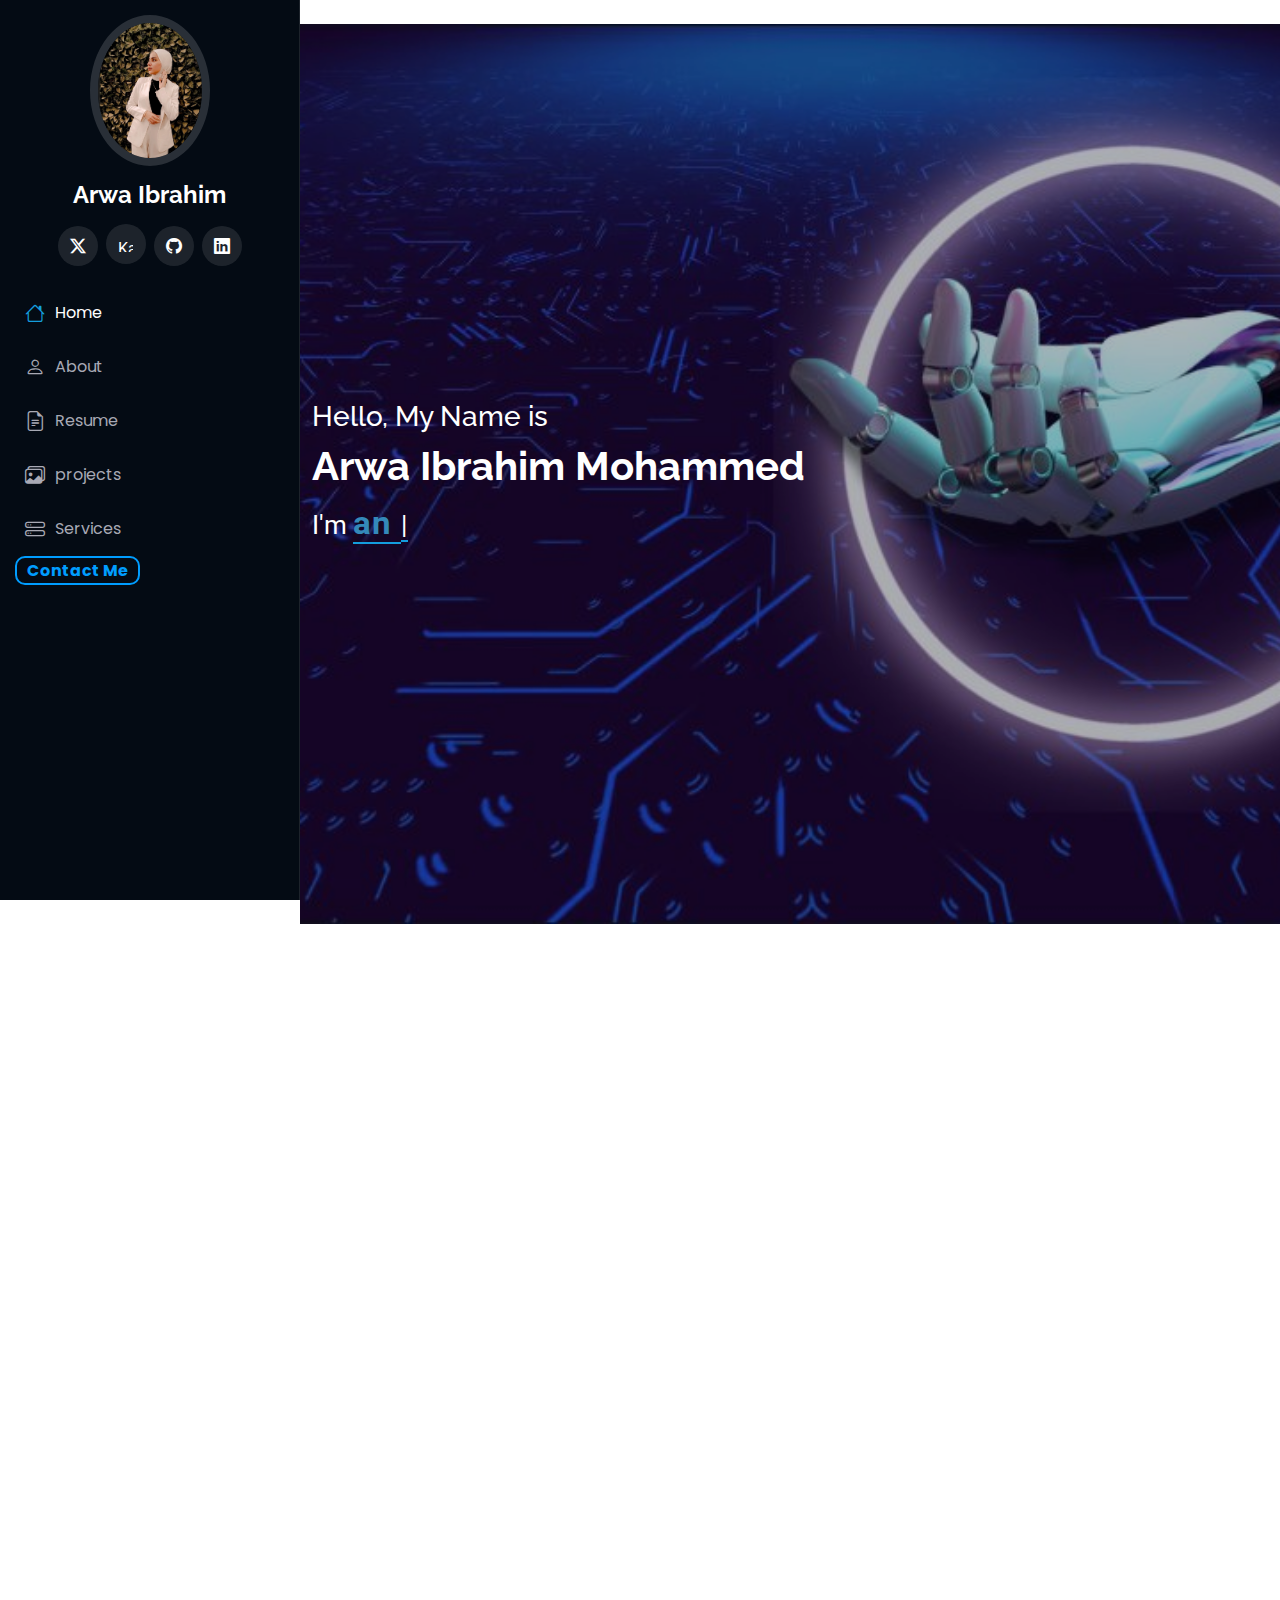
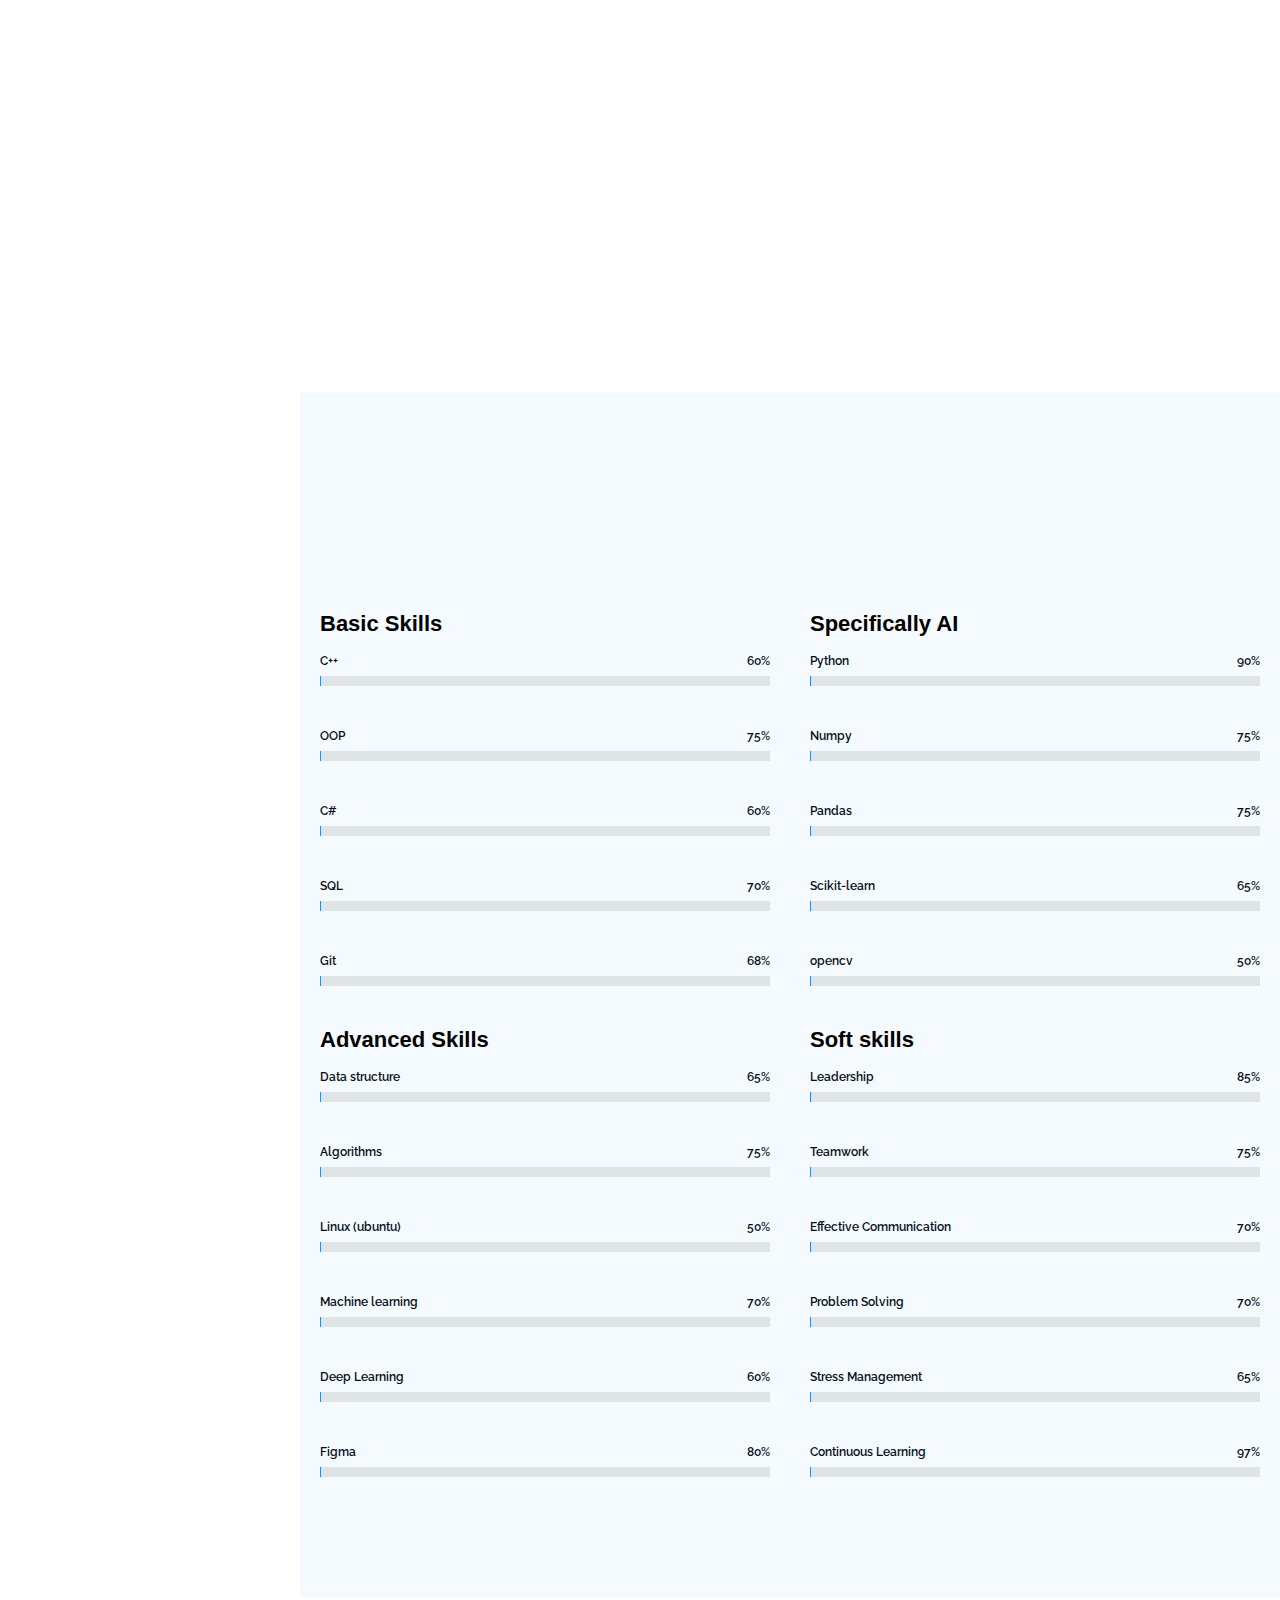
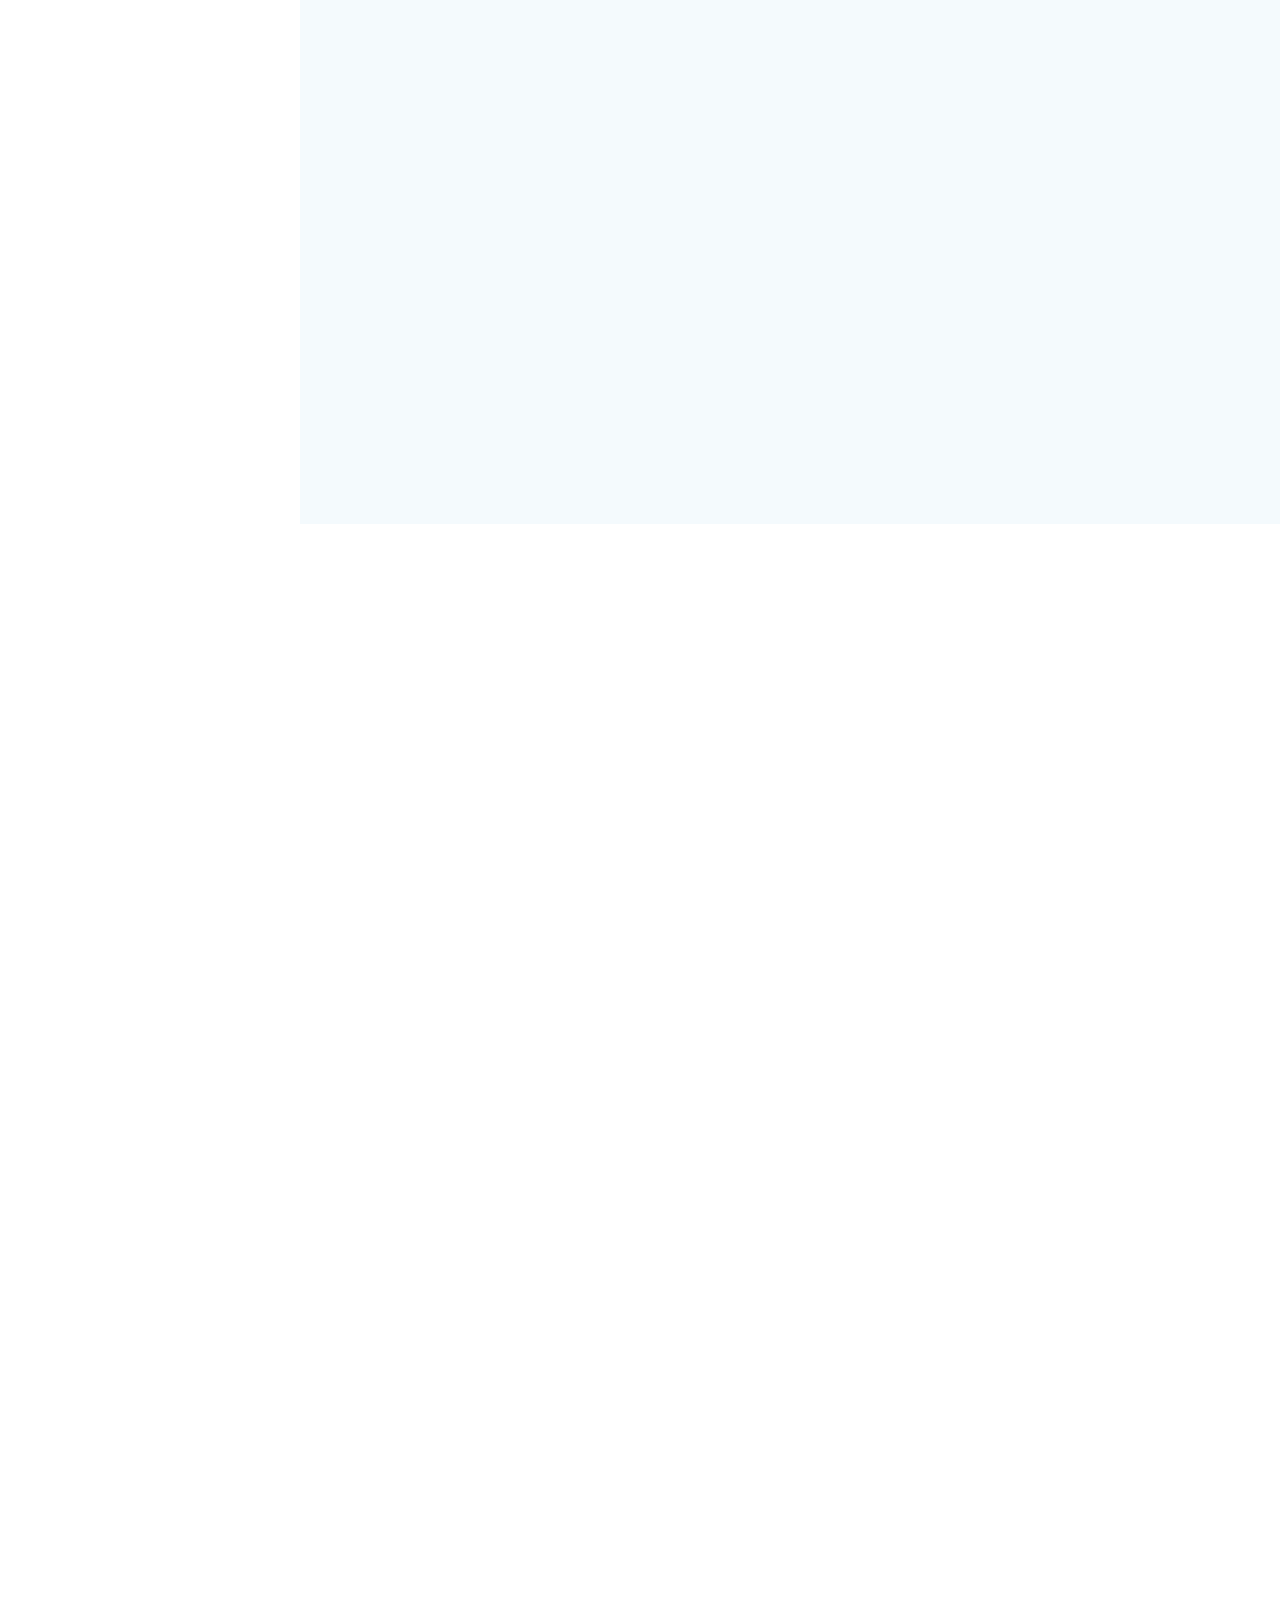
==== commit 84ec0727: "Update index.html" ====
--- a/index.html
+++ b/index.html
@@ -503,7 +503,7 @@
       <div class="container section-title" data-aos="fade-up">
         <h2>Resume</h2>
         
-        <p><a href="file:///E:/%D8%A8%D8%B1%D9%88%D9%81%D8%A7%D9%8A%D9%84/arwa_portfilio/iPortfolio/assets/arwa%20ibrahim.CV.pdf" target="_blank" class="cv-link">View my CV</a> </p>
+        <p><a href="file:///E:/%D8%A8%D8%B1%D9%88%D9%81%D8%A7%D9%8A%D9%84/arwa_portfilio/iPortfolio/assets/Arwa-ibrahim-CV.pdf" target="_blank" class="cv-link">View my CV</a> </p>
       </div><!-- End Section Title -->
 
       <div class="container">
@@ -1224,4 +1224,4 @@
 
 </body>
 
-</html>+</html>
